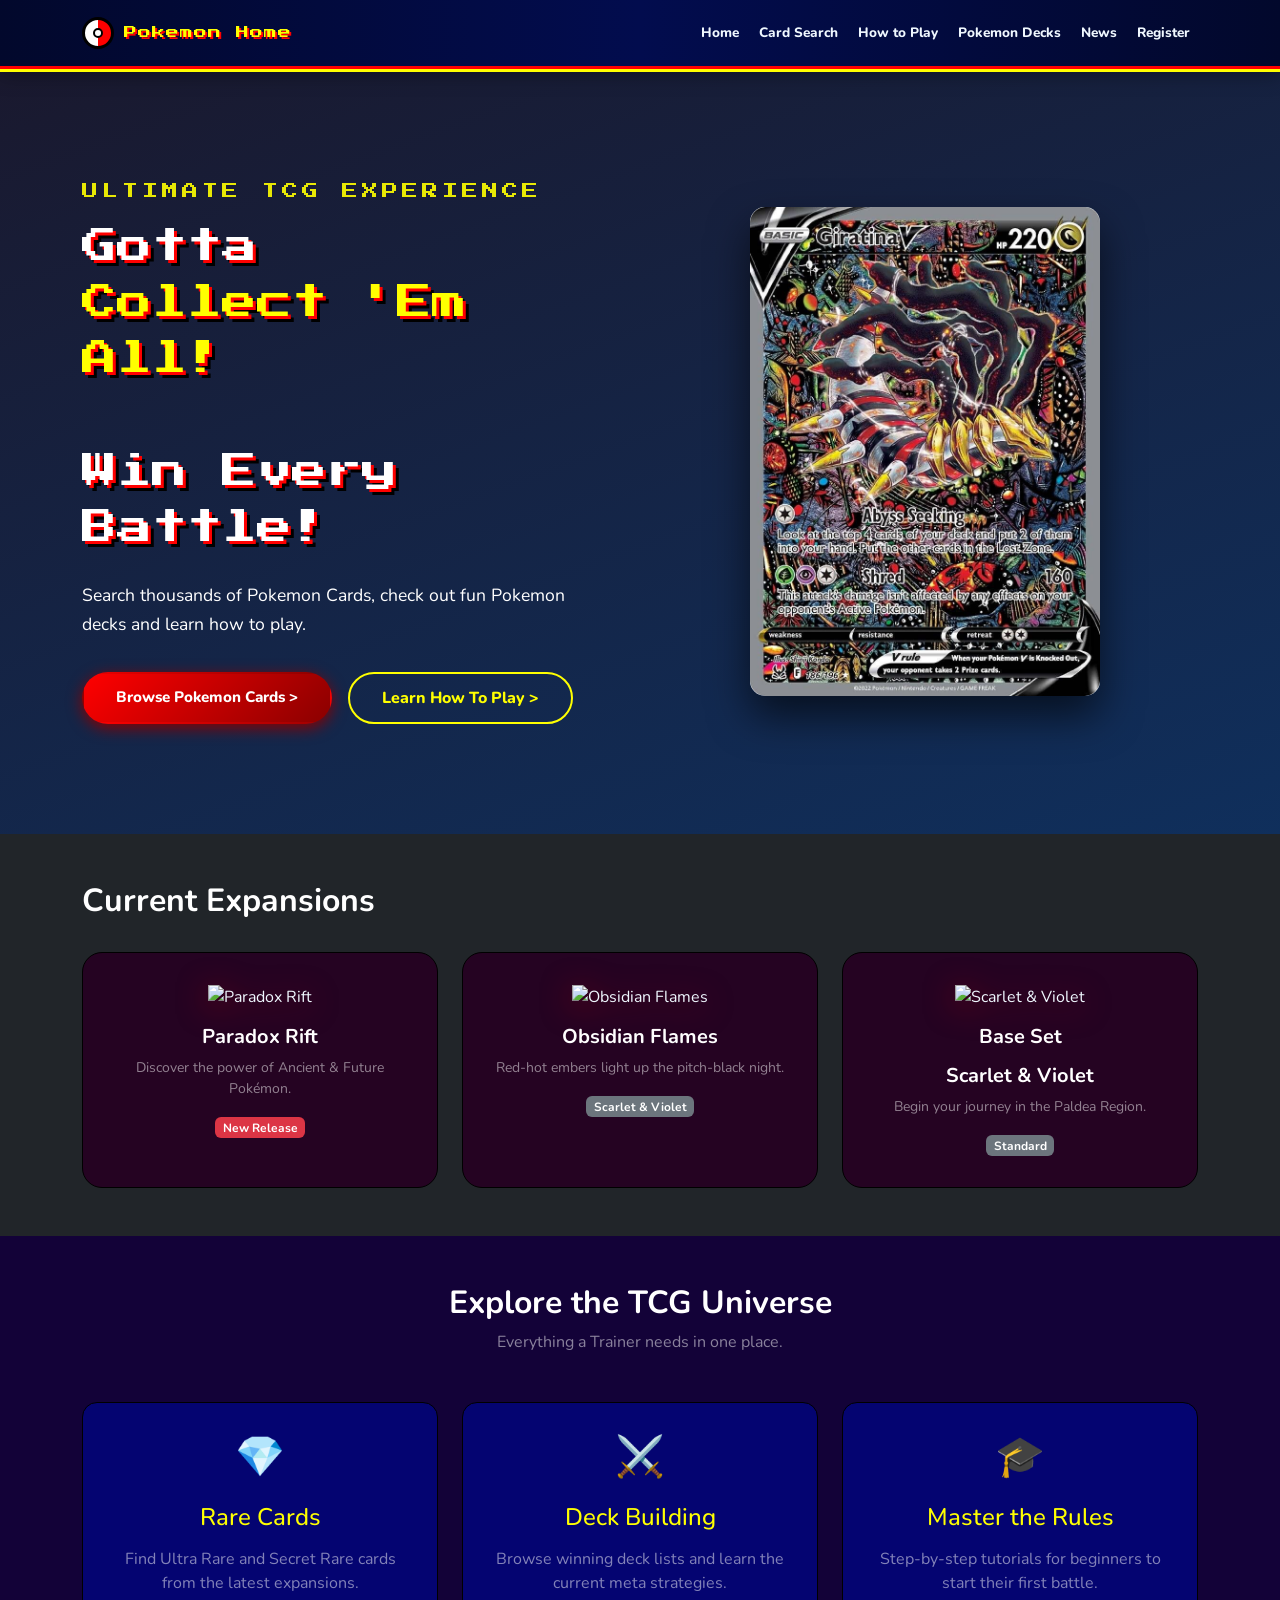
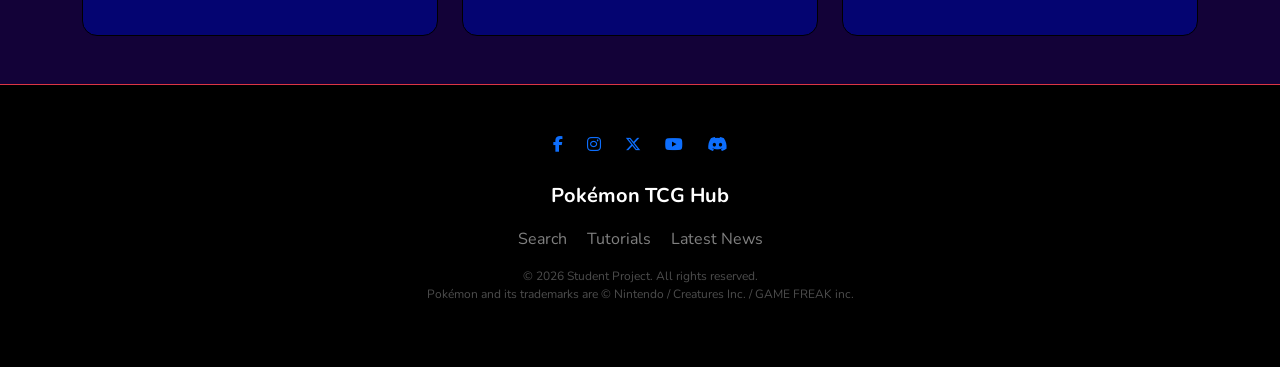
==== index.html @ c13ad883 "Add files via upload" ====
<!DOCTYPE html>
<html lang="en">
    <head>
        <meta charset="UTF-8">
        <meta name="viewport" content="width=device-width, initial-scale=1.0">       
        <title>Pokemon TCG - Home</title>
        <link href="https://cdn.jsdelivr.net/npm/bootstrap@5.3.2/dist/css/bootstrap.min.css" rel="stylesheet">
        <link rel="stylesheet" href="style.css">
        <link rel="stylesheet" href="https://cdnjs.cloudflare.com/ajax/libs/font-awesome/6.5.0/css/all.min.css">
    </head>
    <body>
        <!--Navigation Bar-->
        <nav class="navbar navbar-expand-lg">
            <div class="container">
                <a class="navbar-brand" href="index.html">
                    <div class="pokeball-icon"></div>
                    Pokemon Home
                </a>
            <div class="0d-flex align-items-center gap-2 order-lg-last">
                <button class="navbar-toggler" type="button" data-bs-toggle="collapse" data-bs-target="#mainNav">
                    <span class="navbar-toggler-icon"></span>
                </button>
            </div>
            <div class="collapse navbar-collapse" id="mainNav">
                <ul class="navbar-nav ms-auto gap-1">
                    <li class="nav-item"><a class="nav-link" href="index.html">Home</a></li>
                    <li class="nav-item"><a class="nav-link" href="search.html">Card Search</a></li>
                    <li class="nav-item"><a class="nav-link" href="tutorial.html">How to Play</a></li>
                    <li class="nav-item"><a class="nav-link" href="decks.html">Pokemon Decks</a></li>
                    <li class="nav-item"><a class="nav-link" href="news.html">News</a></li>
                    <li class="nav-item"><a class="nav-link" href="register.html">Register</a></li>
                </ul>
            </div>
            </div>
        </nav>

        <!--Hero Section-->
<section class="hero">
    <div class="container">
        <div class="row align-items-center gy-4">
             <div class="col-lg-6 hero-content">
                 <p class="hero-mini-title">Ultimate TCG Experience</p>
                 <h1 class="hero-title">
                            Gotta<br><span>Collect 'Em All!</span><br><br>
                            Win Every<br>Battle! 
                </h1>
                <p class="hero-subtitle">
                            Search thousands of Pokemon Cards, check out fun Pokemon decks and learn how to play.
                </p>
                    <div class="d-flex gap-3 flex-wrap">
                        <a href="search.html" class="search-hero-button">Browse Pokemon Cards ></a>
                         <a href="tutorial.html" class="tutorial-hero-button">Learn How To Play ></a>
                    </div>
                </div>
                <div class="col-lg-6 hero-visual">
                    <div class="hero-pokecard"><img src="giratina.jpg"></div>
             </div>
         </div>
    </div>
</section>
    
        <!--Pokemon Set Shows-->
<section class="py-5 bg-dark">
    <div class="container">
        <div class="d-flex justify-content-between align-items-center mb-4">
            <h2 class="text-white fw-bold">Current Expansions</h2>
        </div>
        
        <div class="row g-4">
            <div class="col-md-4">
                <div class="set-card">
                    <img src="https://motostcg.com/cdn/shop/files/Screenshot_2025-03-10_at_12.39.15_PM.png?v=1741628681" alt="Paradox Rift" class="set-logo">
                    <div class="set-info mt-3">
                        <h5 class="text-white">Paradox Rift</h5>
                        <p class="text-white-50 small">Discover the power of Ancient & Future Pokémon.</p>
                        <span class="badge bg-danger">New Release</span>
                    </div>
                </div>
            </div>

            <div class="col-md-4">
                <div class="set-card">
                    <img src="https://encrypted-tbn0.gstatic.com/images?q=tbn:ANd9GcRgw3Fxk_BGfvHU-svDTLsPUhoJ0mBateoM3Q&s" alt="Obsidian Flames" class="set-logo">
                    <div class="set-info mt-3">
                        <h5 class="text-white">Obsidian Flames</h5>
                        <p class="text-white-50 small">Red-hot embers light up the pitch-black night.</p>
                        <span class="badge bg-secondary">Scarlet & Violet</span>
                    </div>
                </div>
            </div>

            <div class="col-md-4">
                <div class="set-card">
                    <img src="https://cf.shopee.com.my/file/sg-11134201-824i7-mfrx6e8zx1c8f6" alt="Scarlet & Violet" class="set-logo">
                    <div class="set-info mt-3">
                        <h5 class="text-white">Base Set</h5>
                        <h5 class="text-white">Scarlet & Violet</h5>
                        <p class="text-white-50 small">Begin your journey in the Paldea Region.</p>
                        <span class="badge bg-secondary">Standard</span>
                    </div>
                </div>
            </div>
        </div>
    </div>
</section>
    
       <!--Middle Section-->
        <section class="py-5">
            <div class="container">
                <div class="text-center mb-5">
                    <h2 class="fw-bold text-white">Explore the TCG Universe</h2>
                    <p class="text-white-50">Everything a Trainer needs in one place.</p>
                </div>
                <div class="row g-4">
                    <div class="col-md-4">
                        <div class="feature-box p-4 text-center h-100">
                            <div class="mb-3 fs-1">💎</div>
                            <h4>Rare Cards</h4>
                            <p class="text-white-50">Find Ultra Rare and Secret Rare cards from the latest expansions.</p>
                        </div>
                    </div>
                    <div class="col-md-4">
                        <div class="feature-box p-4 text-center h-100">
                            <div class="mb-3 fs-1">⚔️</div>
                            <h4>Deck Building</h4>
                            <p class="text-white-50">Browse winning deck lists and learn the current meta strategies.</p>
                        </div>
                    </div>
                    <div class="col-md-4">
                        <div class="feature-box p-4 text-center h-100">
                            <div class="mb-3 fs-1">🎓</div>
                            <h4>Master the Rules</h4>
                            <p class="text-white-50">Step-by-step tutorials for beginners to start their first battle.</p>
                        </div>
                    </div>
                </div>
            </div>
        </section>

<footer class="py-5 bg-black border-top border-danger">
    <div class="container text-center">
        <div class="social-links d-flex justify-content-center gap-4 mb-4">
            <a href="https://www.facebook.com/Pokemon/" class="social-icon"><i class="fab fa-facebook-f"></i></a>
            <a href="https://www.instagram.com/pokemon/" class="social-icon"><i class="fab fa-instagram"></i></a>
            <a href="https://x.com/Pokemon?lang=en" class="social-icon"><i class="fab fa-x-twitter"></i></a>
            <a href="https://www.youtube.com/@pokemon" class="social-icon"><i class="fab fa-youtube"></i></a>
            <a href="https://discord.com/invite/pokemon" class="social-icon"><i class="fab fa-discord"></i></a>
        </div>

        <div class="mb-3">
            <span class="text-white fw-bold fs-5">Pokémon TCG Hub</span>
        </div>
        
        <ul class="list-inline mb-3">
            <li class="list-inline-item mx-2"><a href="search.html" class="text-white-50 text-decoration-none">Search</a></li>
            <li class="list-inline-item mx-2"><a href="tutorial.html" class="text-white-50 text-decoration-none">Tutorials</a></li>
            <li class="list-inline-item mx-2"><a href="news.html" class="text-white-50 text-decoration-none">Latest News</a></li>
        </ul>

        <p class="text-white-50" style="font-size: 0.75rem; opacity: 0.6;">
            © 2026 Student Project. All rights reserved. <br>
            Pokémon and its trademarks are © Nintendo / Creatures Inc. / GAME FREAK inc.
        </p>
    </div>
</footer>







        <script src="https://cdn.jsdelivr.net/npm/bootstrap@5.3.2/dist/js/bootstrap.bundle.min.js"></script>
        <script src="https://code.jquery.com/jquery-3.7.1.min.js"></script>
        <script src="script.js"></script>
    </body>


</html>
---- style.css ----
@import url('https://fonts.googleapis.com/css2?family=Press+Start+2P&family=Nunito:wght@400;600;700;800;900&display=swap');

*{
  margin: 0;
  padding: 0;
}

body{
  font-family: 'Nunito',sans-serif;
  background: rgb(19, 2, 56);
  color:aliceblue;
  min-height: 100vh;
}

/*--Navbar--*/
.navbar{
  background: linear-gradient(90deg, rgb(2, 8, 44) 0%,rgb(2, 12, 78) 50%,rgb(2, 8, 44) 100%);
  border-bottom: 3px solid red;
  padding: 0.75rem 0;
  position: sticky;
  top: 0;
  z-index: 1000;
  box-shadow: 0 4px 20px rgba(0,0,0,0.4);
}

.navbar::after {
  content: '';
  position: absolute;
  bottom: -6px;
  left: 0; right: 0;
  height: 3px;
  background: yellow;
}

.navbar-brand{
  font-family: 'Press Start 2P', monospace;
  font-size: 0.8rem;
  color: yellow !important;
  text-shadow: 2px 2px 0 red;
  display: flex;
  align-items: center;
  gap: 10px;
  letter-spacing: 1px;
}

.navbar-brand .pokeball-icon{
   width: 32px; height: 32px;
  background: conic-gradient(red 0 50%, white 50% 100%);
  border-radius: 50%;
  border: 3px solid black;
  position: relative;
  flex-shrink: 0;
  animation: spin-slow 8s linear infinite;
}

.navbar-brand .pokeball-icon::after {
  content: '';
  position: absolute;
  top: 50%; left: 50%;
  transform: translate(-50%, -50%);
  width: 10px; height: 10px;
  background: white;
  border-radius: 50%;
  border: 2px solid black;
}


@keyframes spin-slow {
  from { transform: rotate(0deg); }
  to   { transform: rotate(360deg); }
}

.nav-link{
  color:aliceblue;
  font-weight: 780;
  font-size: 0.85rem;
  padding: 0.5rem 0.75rem;
  border-radius: 8px;
  transition: all 0.25s cubic-bezier(0.4,0,0.2,1);
  position:relative;
}

.nav-link:hover, nav-link.active{
  color: yellow;
  background: rgb(20, 15, 1);
}

.nav-link.active::after {
  content: '';
  position: absolute;
  bottom: 2px; left: 50%;
  transform: translateX(-50%);
  width: 6px; height: 6px;
  background:yellow;
  border-radius: 50%;
}

.navbar-toggler{
  border-color: yellow;
}

.navbar-toggler-icon{
  background-image: url("data:image/svg+xml,%3Csvg viewBox='0 0 30 30' xmlns='http://www.w3.org/2000/svg'%3E%3Cpath stroke='rgba(255,215,0,1)' stroke-width='2' d='M4 7h22M4 15h22M4 23h22'/%3E%3C/svg%3E");
}

/*--Hero--*/
.hero{
  position: relative;
  min-height: 85vh;
  display: flex;
  align-items: center;
  background:
    linear-gradient(160deg, rgba(26,26,46,0.95) 0%, rgba(15,52,96,0.9) 100%),
    url('https://images.unsplash.com/photo-1613771404784-3a5686aa2be3?w=1600&q=80') center/cover no-repeat;
  perspective: 800px;
  overflow: hidden;
}

.hero::before{
  content: '';
  position: absolute;
  inset: 0;
  background: radial-gradient(ellipse at 60% 50%, rgba(6, 109, 204, 0.15));
}

.hero-content{ position:relative; z-index: 1;}

.hero-mini-title{
  font-family: 'Press Start 2P', monospace;
  font-size: 1rem;
  color:yellow;
  letter-spacing: 4px;
  text-transform: uppercase;
  margin-bottom: 1rem;
  opacity: 0.9;
}

.hero-title{
  font-family: 'Press Start 2P', monospace;
  font-size: clamp(1.2rem,4VW,2.2rem);
  line-height: 1.6;
  color:white;
  text-shadow: 3px 3px 0 red, 6px 6px 0 black;
  margin-bottom: 1.5rem;
}

.hero-title span{color:yellow;}

.hero-subtitle{
  font-size: 1.1rem;
  color: white;
  max-width: 500px;
  line-height: 1.7;
  margin-bottom: 2rem;
}

.hero-visual{
  position: relative;
  display:flex;
  justify-content: center;
  align-items: center;
}

.hero-pokecard{
  width: 350px;
  transition: transform 0.3s ease;
  transform-style: preserve-3d;
}

.hero-pokecard img {
    max-width: 100%;
    height: auto;
    border-radius: 15px;
    box-shadow: 0 20px 40px rgba(0,0,0,0.6);
    animation: float 4s ease-in-out infinite;
}

.hero-pokecard:hover{
  transform: translateZ(40px) rotateX(10deg) rotateY(5deg);
}

@keyframes float {
    0% { transform: translateY(0px); }
    50% { transform: translateY(-20px); }
    100% { transform: translateY(0px); }
}

/*  Sets Section */
.set-card {
    background: #250322;
    padding: 30px;
    border-radius: 20px;
    text-align: center;
    border: 1px solid #000000;
    transition: all 0.3s ease;
    height: 100%;
}

.set-card:hover {
    background: #88711c;
    border-color: rgb(241, 98, 3);
    transform: scale(1.03);
}

.set-logo {
    max-height: 80px;
    width: auto;
    filter: drop-shadow(0 5px 15px rgba(202, 5, 5, 0.5));
}

.set-card h5 {
    margin-top: 15px;
    font-weight: 700;
}


/*-Middle Section-*/
.feature-box {
    background: rgb(4, 4, 113);
    border-radius: 15px;
    border: 1px solid black ;
    transition: 0.3s;
}

.feature-box:hover {
    border-color: red; /* Poke Red */
    transform: translateY(-5px);
    box-shadow: 0 10px 20px rgba(0,0,0,0.5);
}
  
.feature-box h4 {
    color: yellow; /* Poke Yellow */
    margin-bottom: 15px;
}

/*-Hero Button-*/

.search-hero-button{
  background:linear-gradient(135deg, red, darkred);
  color: white;
  font-weight: 800;
  padding: 0.75rem 2rem;
  border-radius: 50px;
  border: 2px solid transparent;
  transition: all 0.25s cubic-bezier(0.4,0,0.2,1);
  text-decoration: none;
  display:inline-block;
  font-size: 0.95rem;
  box-shadow: 0 4px 15px darkred;
  position: relative;
  overflow: hidden;
}

.search-hero-button::before{
  content: '';
  position:absolute;
  top: 0; left: -100%;
  width: 100%; height: 100%;
  background: linear-gradient(90deg, transparent, rgba(184, 182, 182, 0.688), transparent);
  transition: left 0.4s;
}

.search-hero-button:hover{
  transform: translateY(-2px);
  box-shadow: 0 8px 25px rgb(221, 51, 51);
  color: white;
}

.search-hero-button:hover::before{left: 100%;}

.tutorial-hero-button{
  background: transparent;
  color:yellow;
  font-weight: 800;
  padding: 0.75rem 2rem;
  border-radius: 50px;
  border: 2px solid yellow;
  transition: all 0.25s cubic-bezier(0.4,0,0.2,1); 
  text-decoration: none;
  display: inline-block;
}

.tutorial-hero-button:hover{
  background: yellow;
  color:black;
  transform: translateY(-2px);
}

/* ── SECTION from Search Html ── */
.section { padding: 5rem 0; position: relative; z-index: 1; }
.section-alt { background: rgba(255,255,255,0.02); }


/* ── FEATURE ICONS ── */
.feature-icon {
  width: 64px; height: 64px;
  border-radius: 16px;
  display: flex; align-items: center; justify-content: center;
  font-size: 1.8rem;
  margin-bottom: 1rem;
}
.feature-icon.red    { background: rgba(227,53,13,0.15); }
.feature-icon.yellow { background: rgba(255,215,0,0.15); }
.feature-icon.blue   { background: rgba(26,115,232,0.15); }
.feature-icon.green  { background: rgba(76,175,80,0.15); }

/* ── SEARCH BAR from Search HTML── */
.search-wrapper {
  background: linear-gradient(135deg, rgb(14, 7, 110), rgba(15,52,96,0.6));
  border: 2px solid rgba(255,215,0,0.2);
  border-radius: 16px;
  padding: 2rem;
  margin-bottom: 2rem;
}

.search-input-group {
  display: flex;
  gap: 0.75rem;
  flex-wrap: wrap;
}

.search-input-group input {
  flex: 1;
  min-width: 200px;
  background: rgba(255,255,255,0.07);
  border: 2px solid rgba(255,255,255,0.1);
  border-radius: 50px;
  color: white;
  padding: 0.75rem 1.5rem;
  font-size: 1rem;
  font-family: 'Nunito', sans-serif;
  transition: all 0.25s cubic-bezier(0.4,0,0.2,1);
  outline: none;
}
.search-input-group input:focus {
  border-color: yellow;
  background: rgba(255,255,255,0.1);
  box-shadow: 0 0 0 3px rgba(255,215,0,0.15);
}
.search-input-group input::placeholder { color: rgba(255,255,255,0.4); }

.search-input-group select {
  background: rgba(255,255,255,0.07);
  border: 2px solid rgba(255,255,255,0.1);
  border-radius: 50px;
  color: white;
  padding: 0.75rem 1.2rem;
  font-family: 'Nunito', sans-serif;
  transition:all 0.25s cubic-bezier(0.4,0,0.2,1);
  outline: none;
  cursor: pointer;
}
.search-input-group select:focus { border-color: yellow; }
.search-input-group select option { background: rgb(2, 4, 33); }

/*Search Html banner*/
.page-banner {
    font-family: 'Press Start 2P', monospace;
    font-size: 1rem;
    color:yellow;
    letter-spacing: 4px;
    text-transform: uppercase;
    margin-bottom: 1rem;
    opacity: 0.9;
    background: linear-gradient(rgba(9, 8, 48, 0.7), rgba(7, 7, 116, 0.7));
    background-size: cover;
    background-position: center;
    padding: 50px 0;
    text-align: center;
    border-bottom: 4px solid var(--poke-yellow);
}

/*-- Search Page Button --*/
.btn-poke-primary {
  background: linear-gradient(135deg, red, darkred);
  color:white;
  font-weight: 800;
  padding: 0.75rem 2rem;
  border-radius: 50px;
  border: 2px solid transparent;
  transition: all 0.25s cubic-bezier(0.4,0,0.2,1);
  text-decoration: none;
  display: inline-block;
  font-size: 0.95rem;
  box-shadow: 0 4px 15px rgba(227,53,13,0.4);
  position: relative;
  overflow: hidden;
}
.btn-poke-primary::before {
  content: '';
  position: absolute;
  top: 0; left: -100%;
  width: 100%; height: 100%;
  background: linear-gradient(90deg, transparent, rgba(255,255,255,0.2), transparent);
  transition: left 0.4s;
}
.btn-poke-primary:hover {
  transform: translateY(-2px);
  box-shadow: 0 8px 25px rgba(227,53,13,0.5);
  color: white;
}
.btn-poke-primary:hover::before { left: 100%; }

/*--Pokemon cards*/
.card {
    background: var(--card-bg);
    border: none;
    transition: 0.3s;
}

.card:hover {
    transform: translateY(-8px);
    box-shadow: 0 10px 20px rgba(239, 83, 80, 0.3);
}

.card-title {
    color: var(--poke-yellow);
    font-size: 0.95rem;
}

/*load more button*/
#load-more-btn {
    background: rgb(210, 122, 14);
    border: 1px solid yellow;
    color: white;
    padding: 12px 40px;
    border-radius: 30px;
    font-weight: bold;
}

/* ── DECK CARDS ── */
.deck-banner {
    font-family: 'Press Start 2P', monospace;
    font-size: 1rem;
    color:yellow;
    letter-spacing: 1px;
    text-transform: uppercase;
    margin-bottom: 1rem;
    opacity: 0.9;
    background: linear-gradient(rgba(9, 8, 48, 0.7), rgba(7, 7, 116, 0.7)), url(https://wallpapercave.com/wp/wp12246916.jpg);
    background-size: cover;
    background-position: center;
    padding: 50px 0;
    text-align: center;
    border-bottom: 4px solid yellow;
}

.deck-card {
  border-radius: 16px;
  overflow: hidden;
  border: 2px solid rgba(255,255,255,0.1);
  transition: all 0.25s cubic-bezier(0.4,0,0.2,1);
  position: relative;
  cursor: pointer;
}
.deck-card:hover { transform: translateY(-8px); box-shadow: 0 16px 48px rgba(0,0,0,0.28); } 

.deck-card.fire   { background: linear-gradient(145deg, #3a1a00, #5c2400); border-color: rgba(255,107,53,0.4); }
.deck-card.water  { background: linear-gradient(145deg, #001a3a, #00245c); border-color: rgba(33,150,243,0.4); }
.deck-card.grass  { background: linear-gradient(145deg, #001a08, #002a10); border-color: rgba(76,175,80,0.4); }
.deck-card.psychic{ background: linear-gradient(145deg, #1a0028, #2a0040); border-color: rgba(224,64,251,0.4); }
.deck-card.lightning{background: linear-gradient(145deg, #2a2000, #403400);border-color: rgba(255,215,0,0.4); }
.deck-card.dark   { background: linear-gradient(145deg, #0a0014, #100020); border-color: rgba(126,87,194,0.4); }

.deck-header {
  padding: 1.5rem;
  display: flex;
  align-items: center;
  gap: 1rem;
}
.deck-type-icon {
    width: 70px;
    height: 70px;
    border-radius: 50%; 
    display: flex;
    align-items: center;
    justify-content: center;
    font-size: 1.5rem; 
    flex-shrink: 0;
    
    background-size: contain;
    background-position: center;
    background-repeat: no-repeat;
    border: 2px solid rgba(255, 255, 255, 0.2); 
}
.deck-body { padding: 0 1.5rem 1.5rem; }
.deck-name { font-size: 1.15rem; font-weight: 800; margin-bottom: 0.2rem; }
.deck-tag {
  font-size: 0.7rem;
  font-weight: 700;
  padding: 2px 10px;
  border-radius: 20px;
  display: inline-block;
  margin-bottom: 0.75rem;
}
.deck-desc { font-size: 0.88rem; color: rgba(255,255,255,0.7); line-height: 1.6; margin-bottom: 1rem; }
.deck-stars { color: #FFD700; font-size: 0.9rem; margin-bottom: 1rem; }
.deck-key-cards { display: flex; flex-wrap: wrap; gap: 0.4rem; margin-bottom: 1rem; }
.deck-pokemon-chip {
  font-size: 0.7rem;
  font-weight: 700;
  padding: 3px 10px;
  border-radius: 20px;
  background: rgba(255,255,255,0.08);
  border: 1px solid rgba(255,255,255,0.15);
  color: rgba(255,255,255,0.85);
}
.fav-btn {
  background: transparent;
  border: 2px solid rgba(255,255,255,0.2);
  border-radius: 50px;
  color: rgba(255,255,255,0.6);
  padding: 0.4rem 1.2rem;
  font-size: 0.8rem;
  font-weight: 700;
  cursor: pointer;
  transition: all 0.25s cubic-bezier(0.4,0,0.2,1);
  width: 100%;
  font-family: 'Nunito', sans-serif;
}
.fav-btn:hover { border-color: #FFD700; color: #FFD700; }
.fav-btn.active { background: rgba(255,215,0,0.15); border-color: #FFD700; color: #FFD700;}
.fav-btn.active::before { content: '★ '; }
.fav-btn:not(.active)::before { content: '☆ '; }

.fav-flash { animation: fav-pulse 0.6s ease; }
  @keyframes fav-pulse {
    0%   { box-shadow: 0 0 0 0 rgba(255,215,0,0.5); }
    50%  { box-shadow: 0 0 40px 10px rgba(255,215,0,0.25); }
    100% { box-shadow: 0 0 0 0 rgba(255,215,0,0); }
}
.deck-filter-btn {
  background: transparent;
  border: 2px solid rgba(255,255,255,0.1);
  border-radius: 50px;
  color: rgba(255,255,255,0.6);
  padding: 0.4rem 1.2rem;
  font-size: 0.82rem;
  font-weight: 700;
  cursor: pointer;
  transition: all 0.2s;
  font-family: 'Nunito', sans-serif;
}
.deck-filter-btn:hover,
.deck-filter-btn.active {
  border-color: var(--poke-yellow);
  color: var(--poke-yellow);
  background: rgba(255,215,0,0.08);
}
.stat-fill.fire-fill       { background: linear-gradient(90deg, #ff6b35, #e3350d); }
.stat-fill.water-fill      { background: linear-gradient(90deg, #2196f3, #0d47a1); }
.stat-fill.grass-fill      { background: linear-gradient(90deg, #4caf50, #1b5e20); }
.stat-fill.psychic-fill    { background: linear-gradient(90deg, #e040fb, #7b1fa2); }
.stat-fill.lightning-fill  { background: linear-gradient(90deg, #ffd700, #c9a800); }
.stat-fill.dark-fill       { background: linear-gradient(90deg, #7e57c2, #4527a0); }


.badge-tournament { background: #E3350D; color: #fff; }
.badge-expansion  { background: #1A73E8; color: #fff; }
.badge-special    { background: #FFD700; color: #1a1a2e; }
.news-body { padding: 1.25rem; }
.news-date { font-size: 0.75rem; color: #6b7280; margin-bottom: 0.5rem; }
.news-title { font-size: 1rem; font-weight: 800; margin-bottom: 0.5rem; line-height: 1.4; }
.news-excerpt { font-size: 0.85rem; color: rgba(255,255,255,0.65); line-height: 1.6; }

.event-row {
  display: flex;
  align-items: center;
  gap: 1rem;
  padding: 1rem 1.25rem;
  border-radius: 12px;
  background: rgba(255,255,255,0.04);
  border: 1px solid rgba(255,255,255,0.07);
  margin-bottom: 0.75rem;
  transition: all 0.25s cubic-bezier(0.4,0,0.2,1);
}
.event-row:hover { background: rgba(255,215,0,0.06); border-color: rgba(255,215,0,0.2); }
.event-date-box {
  background: #E3350D;
  border-radius: 8px;
  padding: 0.5rem 0.75rem;
  text-align: center;
  min-width: 56px;
  flex-shrink: 0;
}
.event-month { font-size: 0.6rem; font-weight: 800; letter-spacing: 2px; text-transform: uppercase; }
.event-day   { font-size: 1.4rem; font-weight: 900; line-height: 1; }
.event-info  { flex: 1; }
.event-name  { font-size: 0.95rem; font-weight: 800; margin-bottom: 0.2rem; }
.event-loc   { font-size: 0.8rem; color: #6b7280; }
.event-prize { font-size: 0.75rem; font-weight: 700; color: #FFD700; }

/* Container for each stat row */
.stat-bar {
  margin-bottom: 0.8rem;
}

/* Label text (Aggression, 90%, etc.) */
.stat-label {
  font-size: 0.8rem;
  font-weight: 700;
  margin-bottom: 4px;
  color: rgba(255, 255, 255, 0.9);
  display: flex;
  justify-content: space-between;
}

/* The empty gray background of the bar */
.stat-track {
  width: 100%;
  height: 8px;
  background: rgba(255, 255, 255, 0.1);
  border-radius: 10px;
  overflow: hidden; /* Ensures the fill doesn't bleed over rounded corners */
}

/* The colored part of the bar */
.stat-fill {
  height: 100%;
  border-radius: 10px;
  transition: width 1s ease-in-out; /* Optional: adds a nice animation on load */
}

/* Specific gradients for different types  */
.fire-fill      { background: linear-gradient(90deg, #ff6b35, #e3350d); }
.water-fill     { background: linear-gradient(90deg, #2196f3, #0d47a1); }
.grass-fill     { background: linear-gradient(90deg, #4caf50, #1b5e20); }
.psychic-fill   { background: linear-gradient(90deg, #e040fb, #7b1fa2); }
.lightning-fill { background: linear-gradient(90deg, #ffd700, #c9a800); }
.dark-fill      { background: linear-gradient(90deg, #7e57c2, #4527a0); }

.social-links-wrapper {
    display: flex;
    justify-content: center;
    gap: 20px;
}

.social-link {
    width: 50px;
    height: 50px;
    display: flex;
    align-items: center;
    justify-content: center;
    border-radius: 50%;
    color: white;
    text-decoration: none;
    font-size: 1.5rem;
    background: rgba(255, 255, 255, 0.05);
    border: 1px solid rgba(255, 255, 255, 0.1);
    transition: all 0.3s cubic-bezier(0.175, 0.885, 0.32, 1.275);
}

/* Hover Effects with Brand Colors */
.social-link.instagram:hover {
    background: radial-gradient(circle at 30% 107%, #fdf497 0%, #fdf497 5%, #fd5949 45%, #d6249f 60%, #285AEB 90%);
    box-shadow: 0 0 20px rgba(214, 36, 159, 0.5);
    transform: translateY(-5px);
}

.social-link.facebook:hover {
    background: #1877F2;
    box-shadow: 0 0 20px rgba(24, 119, 242, 0.5);
    transform: translateY(-5px);
}

.social-link.youtube:hover {
    background: #FF0000;
    box-shadow: 0 0 20px rgba(255, 0, 0, 0.5);
    transform: translateY(-5px);
}

.social-link i {
    transition: transform 0.3s ease;
}

.social-link:hover i {
    transform: scale(1.1);
}
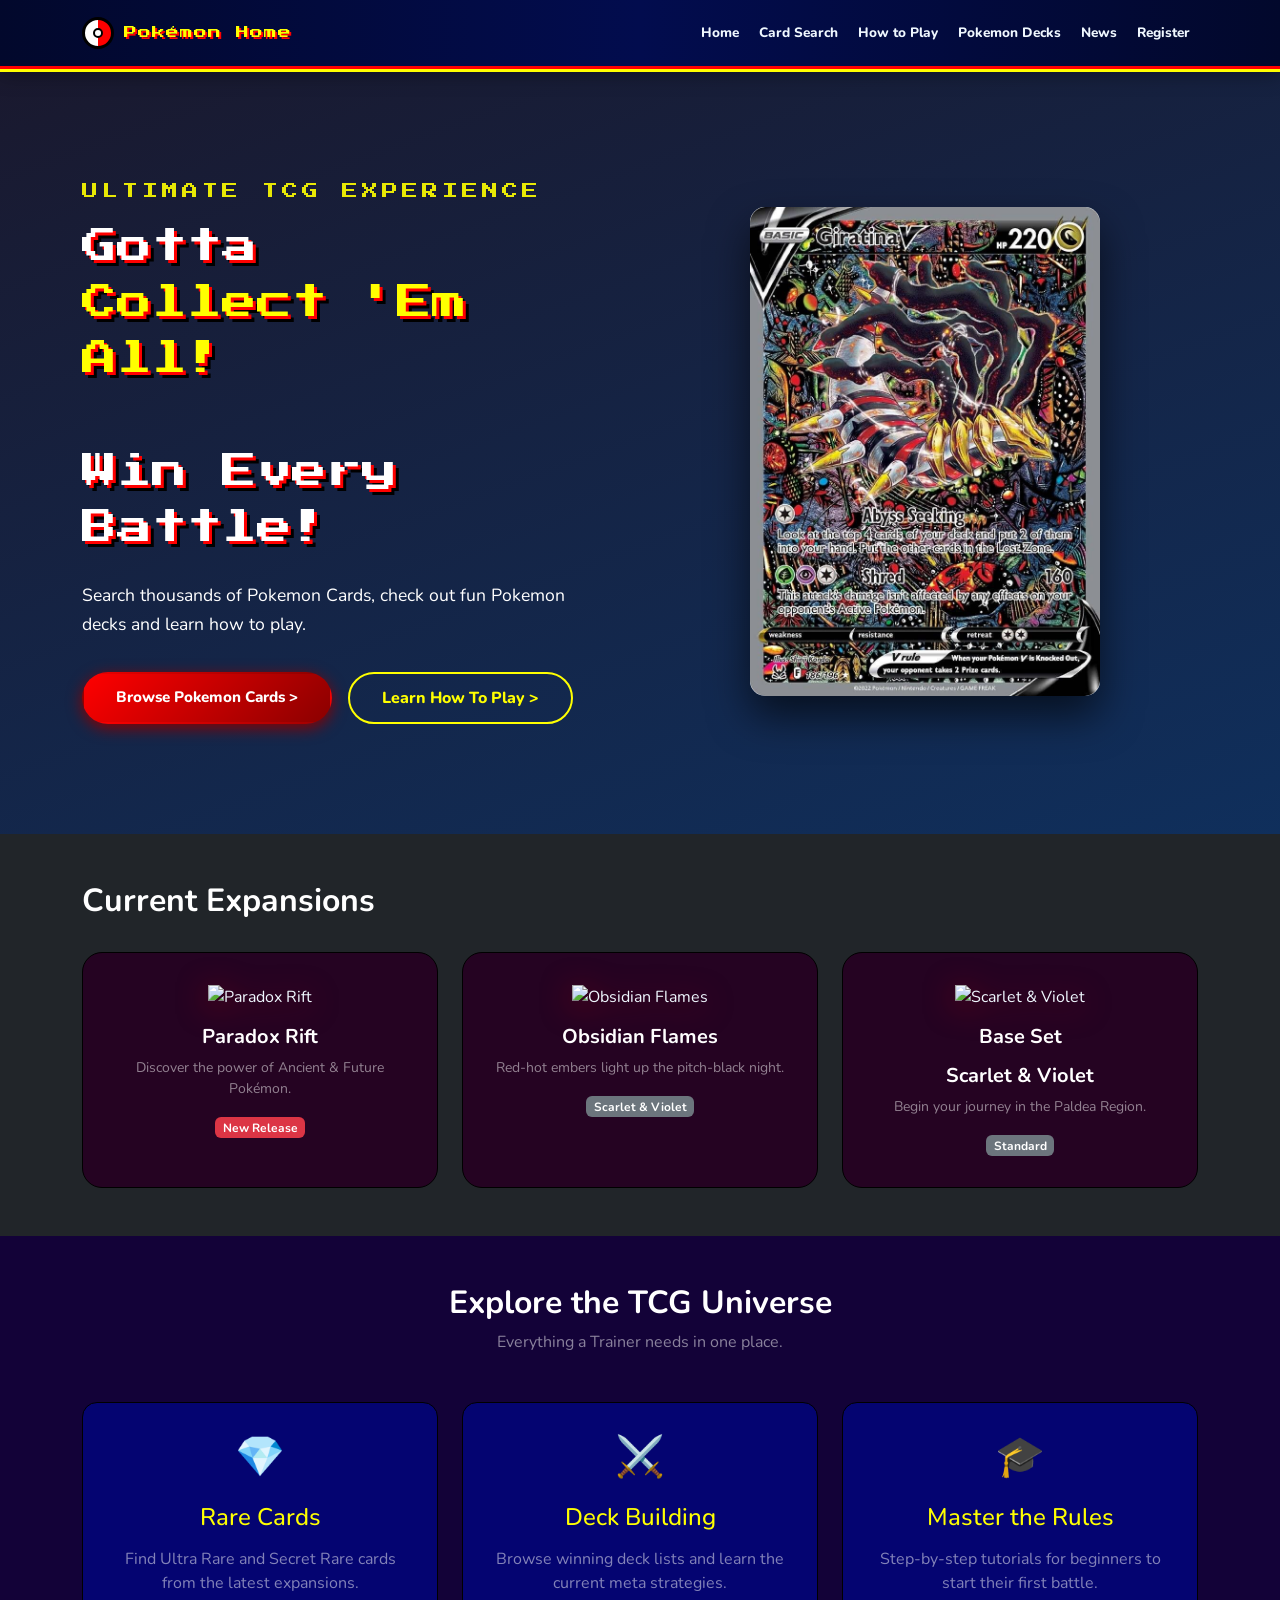
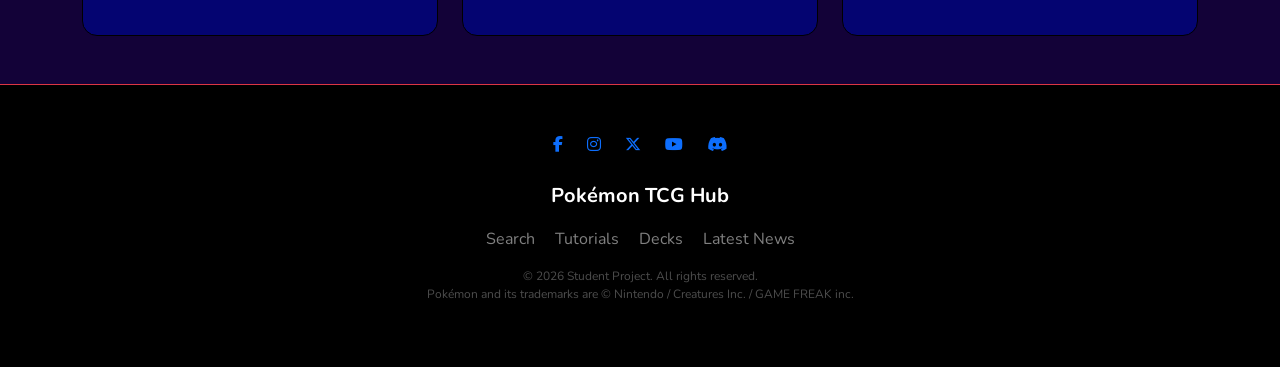
==== commit ac2e3e05: "Update index.html" ====
--- a/index.html
+++ b/index.html
@@ -14,7 +14,7 @@
             <div class="container">
                 <a class="navbar-brand" href="index.html">
                     <div class="pokeball-icon"></div>
-                    Pokemon Home
+                    Pokémon Home
                 </a>
             <div class="0d-flex align-items-center gap-2 order-lg-last">
                 <button class="navbar-toggler" type="button" data-bs-toggle="collapse" data-bs-target="#mainNav">
@@ -154,6 +154,7 @@
         <ul class="list-inline mb-3">
             <li class="list-inline-item mx-2"><a href="search.html" class="text-white-50 text-decoration-none">Search</a></li>
             <li class="list-inline-item mx-2"><a href="tutorial.html" class="text-white-50 text-decoration-none">Tutorials</a></li>
+            <li class="list-inline-item mx-2"><a href="decks.html" class="text-white-50 text-decoration-none">Decks</a></li>
             <li class="list-inline-item mx-2"><a href="news.html" class="text-white-50 text-decoration-none">Latest News</a></li>
         </ul>
 
@@ -176,4 +177,4 @@
     </body>
 
 
-</html>+</html>
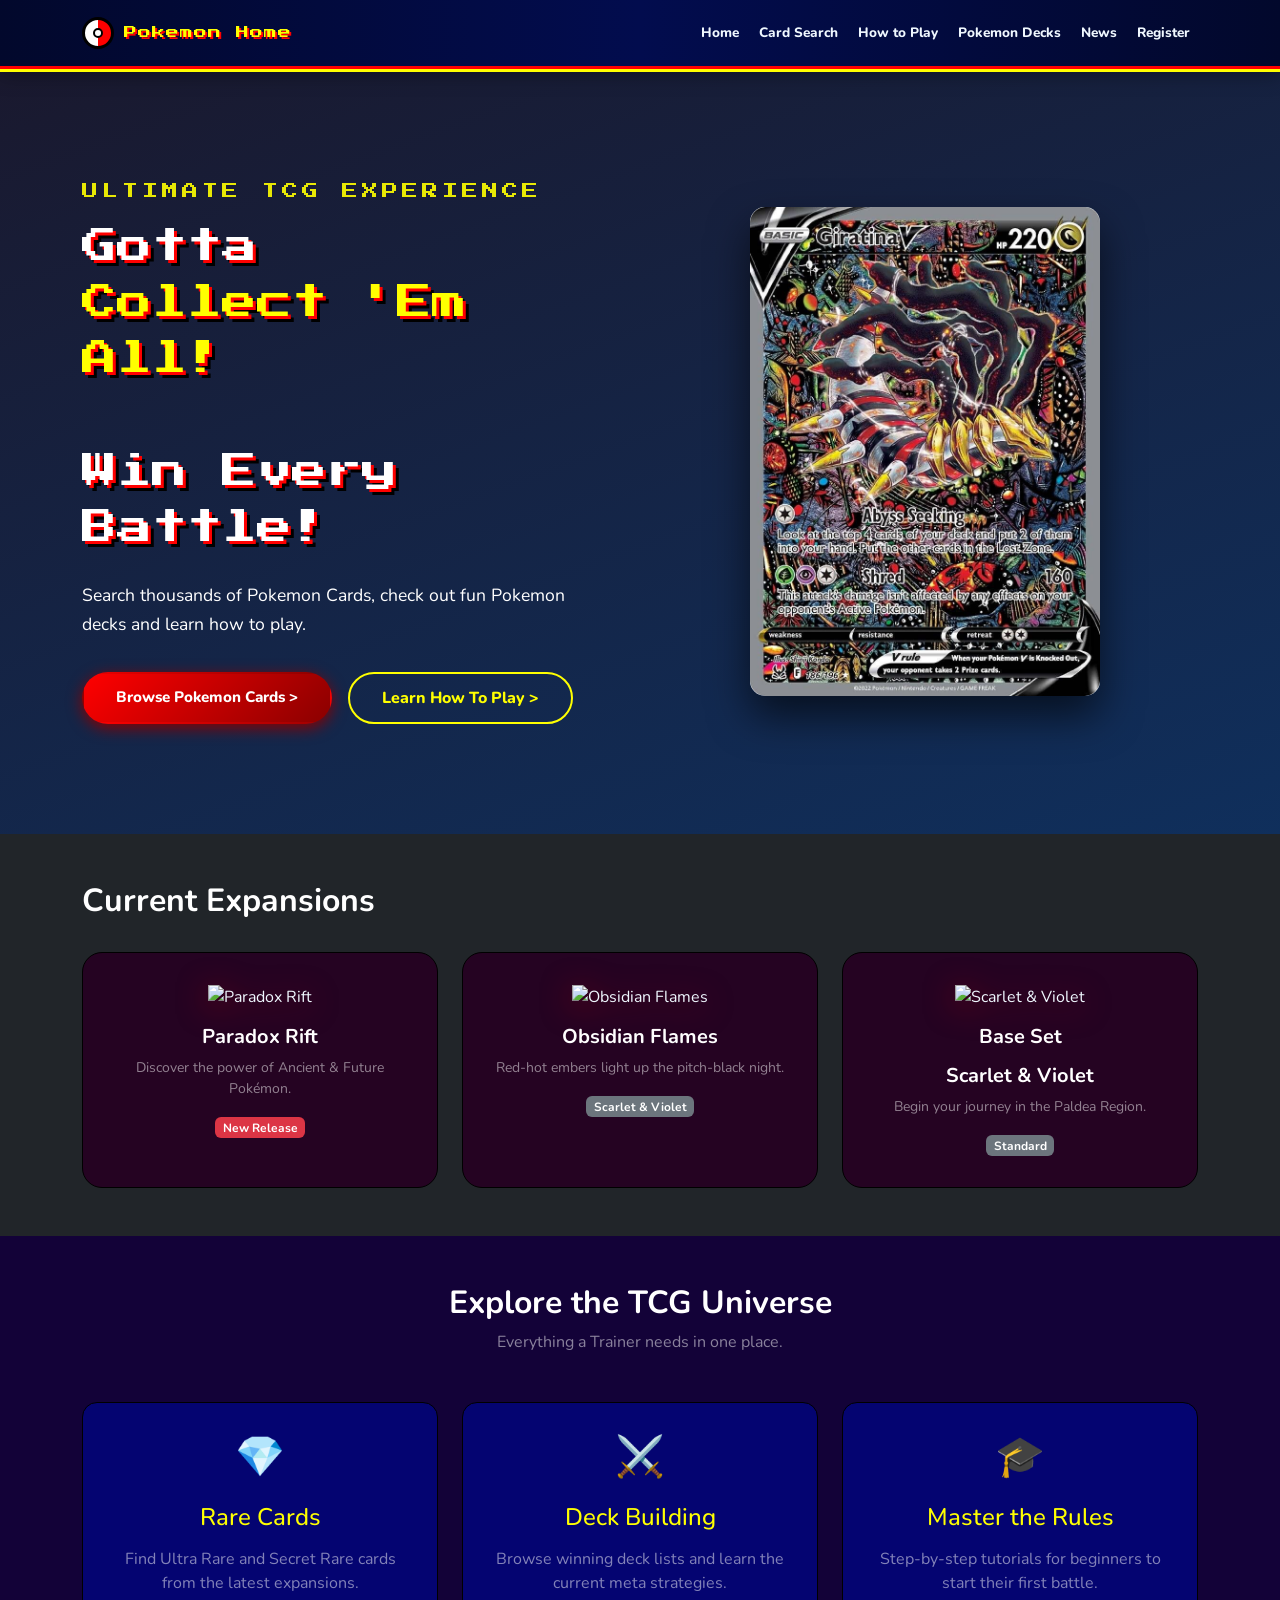
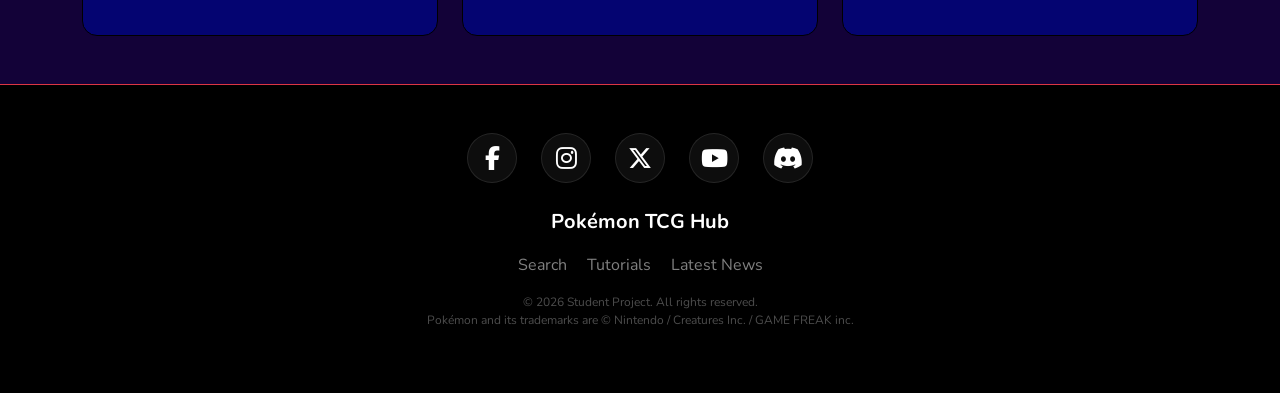
==== commit ed30a5a0: "Update index.html" ====
--- a/index.html
+++ b/index.html
@@ -14,7 +14,7 @@
             <div class="container">
                 <a class="navbar-brand" href="index.html">
                     <div class="pokeball-icon"></div>
-                    Pokémon Home
+                    Pokemon Home
                 </a>
             <div class="0d-flex align-items-center gap-2 order-lg-last">
                 <button class="navbar-toggler" type="button" data-bs-toggle="collapse" data-bs-target="#mainNav">
@@ -140,11 +140,11 @@
 <footer class="py-5 bg-black border-top border-danger">
     <div class="container text-center">
         <div class="social-links d-flex justify-content-center gap-4 mb-4">
-            <a href="https://www.facebook.com/Pokemon/" class="social-icon"><i class="fab fa-facebook-f"></i></a>
-            <a href="https://www.instagram.com/pokemon/" class="social-icon"><i class="fab fa-instagram"></i></a>
-            <a href="https://x.com/Pokemon?lang=en" class="social-icon"><i class="fab fa-x-twitter"></i></a>
-            <a href="https://www.youtube.com/@pokemon" class="social-icon"><i class="fab fa-youtube"></i></a>
-            <a href="https://discord.com/invite/pokemon" class="social-icon"><i class="fab fa-discord"></i></a>
+            <a href="https://www.facebook.com/Pokemon/" class="social-icon facebook"><i class="fab fa-facebook-f"></i></a>
+            <a href="https://www.instagram.com/pokemon/" class="social-icon instagram"><i class="fab fa-instagram"></i></a>
+            <a href="https://x.com/Pokemon?lang=en" class="social-icon twitter"><i class="fab fa-x-twitter"></i></a>
+            <a href="https://www.youtube.com/@pokemon" class="social-icon youtube"><i class="fab fa-youtube"></i></a>
+            <a href="https://discord.com/invite/pokemon" class="social-icon discord"><i class="fab fa-discord"></i></a>
         </div>
 
         <div class="mb-3">
@@ -154,7 +154,6 @@
         <ul class="list-inline mb-3">
             <li class="list-inline-item mx-2"><a href="search.html" class="text-white-50 text-decoration-none">Search</a></li>
             <li class="list-inline-item mx-2"><a href="tutorial.html" class="text-white-50 text-decoration-none">Tutorials</a></li>
-            <li class="list-inline-item mx-2"><a href="decks.html" class="text-white-50 text-decoration-none">Decks</a></li>
             <li class="list-inline-item mx-2"><a href="news.html" class="text-white-50 text-decoration-none">Latest News</a></li>
         </ul>
 
--- a/style.css
+++ b/style.css
@@ -290,20 +290,6 @@
 /* ── SECTION from Search Html ── */
 .section { padding: 5rem 0; position: relative; z-index: 1; }
 .section-alt { background: rgba(255,255,255,0.02); }
-
-
-/* ── FEATURE ICONS ── */
-.feature-icon {
-  width: 64px; height: 64px;
-  border-radius: 16px;
-  display: flex; align-items: center; justify-content: center;
-  font-size: 1.8rem;
-  margin-bottom: 1rem;
-}
-.feature-icon.red    { background: rgba(227,53,13,0.15); }
-.feature-icon.yellow { background: rgba(255,215,0,0.15); }
-.feature-icon.blue   { background: rgba(26,115,232,0.15); }
-.feature-icon.green  { background: rgba(76,175,80,0.15); }
 
 /* ── SEARCH BAR from Search HTML── */
 .search-wrapper {
@@ -404,7 +390,7 @@
 
 /*--Pokemon cards*/
 .card {
-    background: var(--card-bg);
+    background: black;
     border: none;
     transition: 0.3s;
 }
@@ -415,7 +401,7 @@
 }
 
 .card-title {
-    color: var(--poke-yellow);
+    color: yellow;
     font-size: 0.95rem;
 }
 
@@ -636,7 +622,7 @@
     gap: 20px;
 }
 
-.social-link {
+.social-icon {
     width: 50px;
     height: 50px;
     display: flex;
@@ -652,28 +638,40 @@
 }
 
 /* Hover Effects with Brand Colors */
-.social-link.instagram:hover {
+.social-icon.instagram:hover {
     background: radial-gradient(circle at 30% 107%, #fdf497 0%, #fdf497 5%, #fd5949 45%, #d6249f 60%, #285AEB 90%);
     box-shadow: 0 0 20px rgba(214, 36, 159, 0.5);
     transform: translateY(-5px);
 }
 
-.social-link.facebook:hover {
+.social-icon.facebook:hover {
     background: #1877F2;
     box-shadow: 0 0 20px rgba(24, 119, 242, 0.5);
     transform: translateY(-5px);
 }
 
-.social-link.youtube:hover {
+.social-icon.youtube:hover {
     background: #FF0000;
     box-shadow: 0 0 20px rgba(255, 0, 0, 0.5);
     transform: translateY(-5px);
 }
 
-.social-link i {
+.social-icon.twitter:hover {
+    background: #000000;
+    box-shadow: 0 0 20px rgba(255, 255, 255, 0.2);
+    transform: translateY(-5px);
+}
+
+.social-icon.discord:hover {
+    background: #5865F2;
+    box-shadow: 0 0 20px rgba(88, 101, 242, 0.5);
+    transform: translateY(-5px);
+}
+
+.social-icon i {
     transition: transform 0.3s ease;
 }
 
-.social-link:hover i {
+.social-icon:hover i {
     transform: scale(1.1);
-}+}
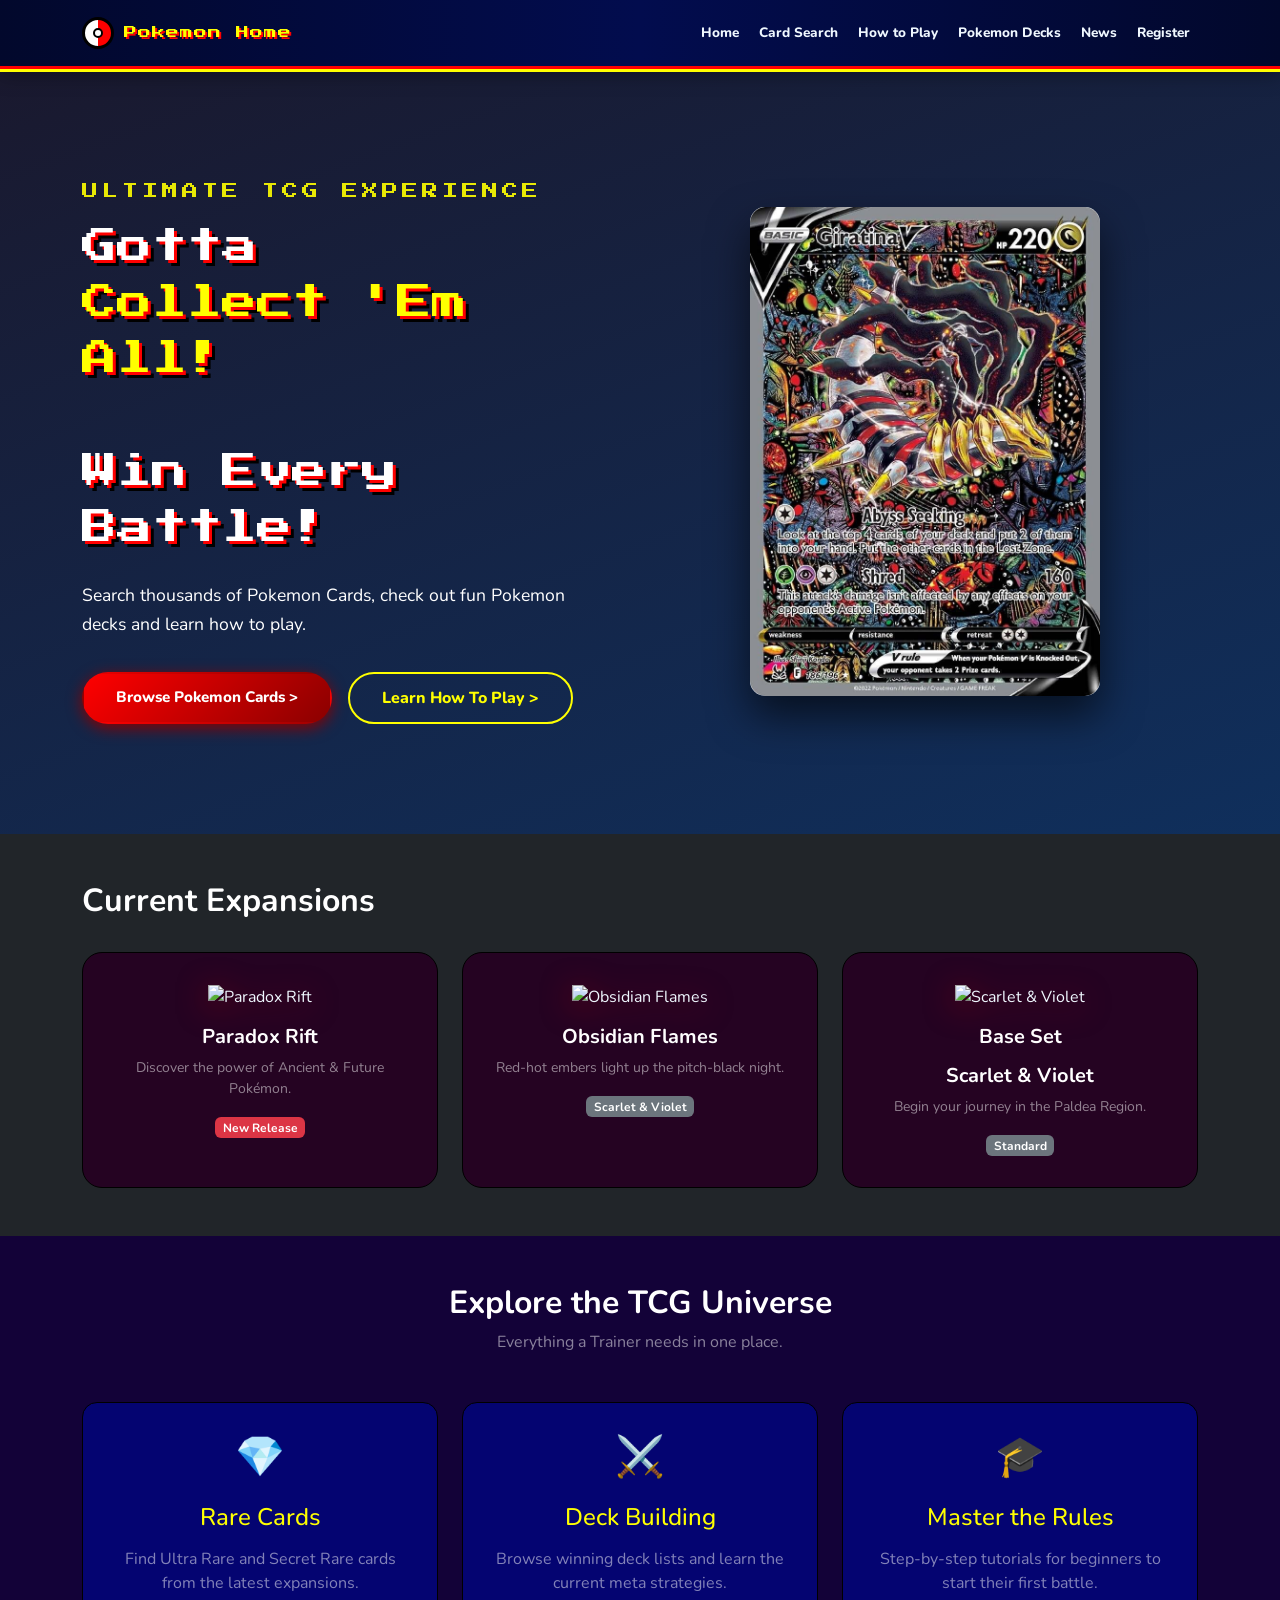
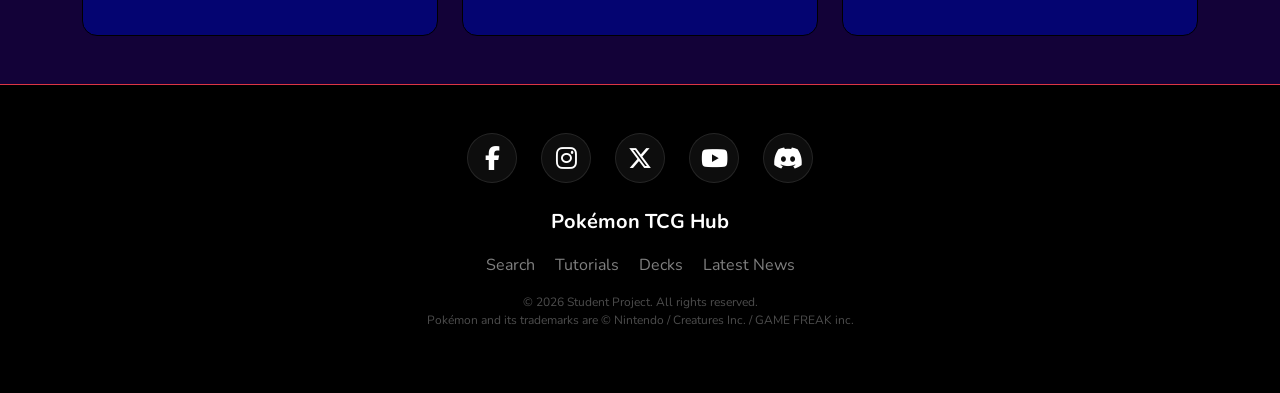
==== commit c1781fcf: "Update index.html" ====
--- a/index.html
+++ b/index.html
@@ -154,6 +154,7 @@
         <ul class="list-inline mb-3">
             <li class="list-inline-item mx-2"><a href="search.html" class="text-white-50 text-decoration-none">Search</a></li>
             <li class="list-inline-item mx-2"><a href="tutorial.html" class="text-white-50 text-decoration-none">Tutorials</a></li>
+            <li class="list-inline-item mx-2"><a href="decks.html" class="text-white-50 text-decoration-none">Decks</a></li>
             <li class="list-inline-item mx-2"><a href="news.html" class="text-white-50 text-decoration-none">Latest News</a></li>
         </ul>
 
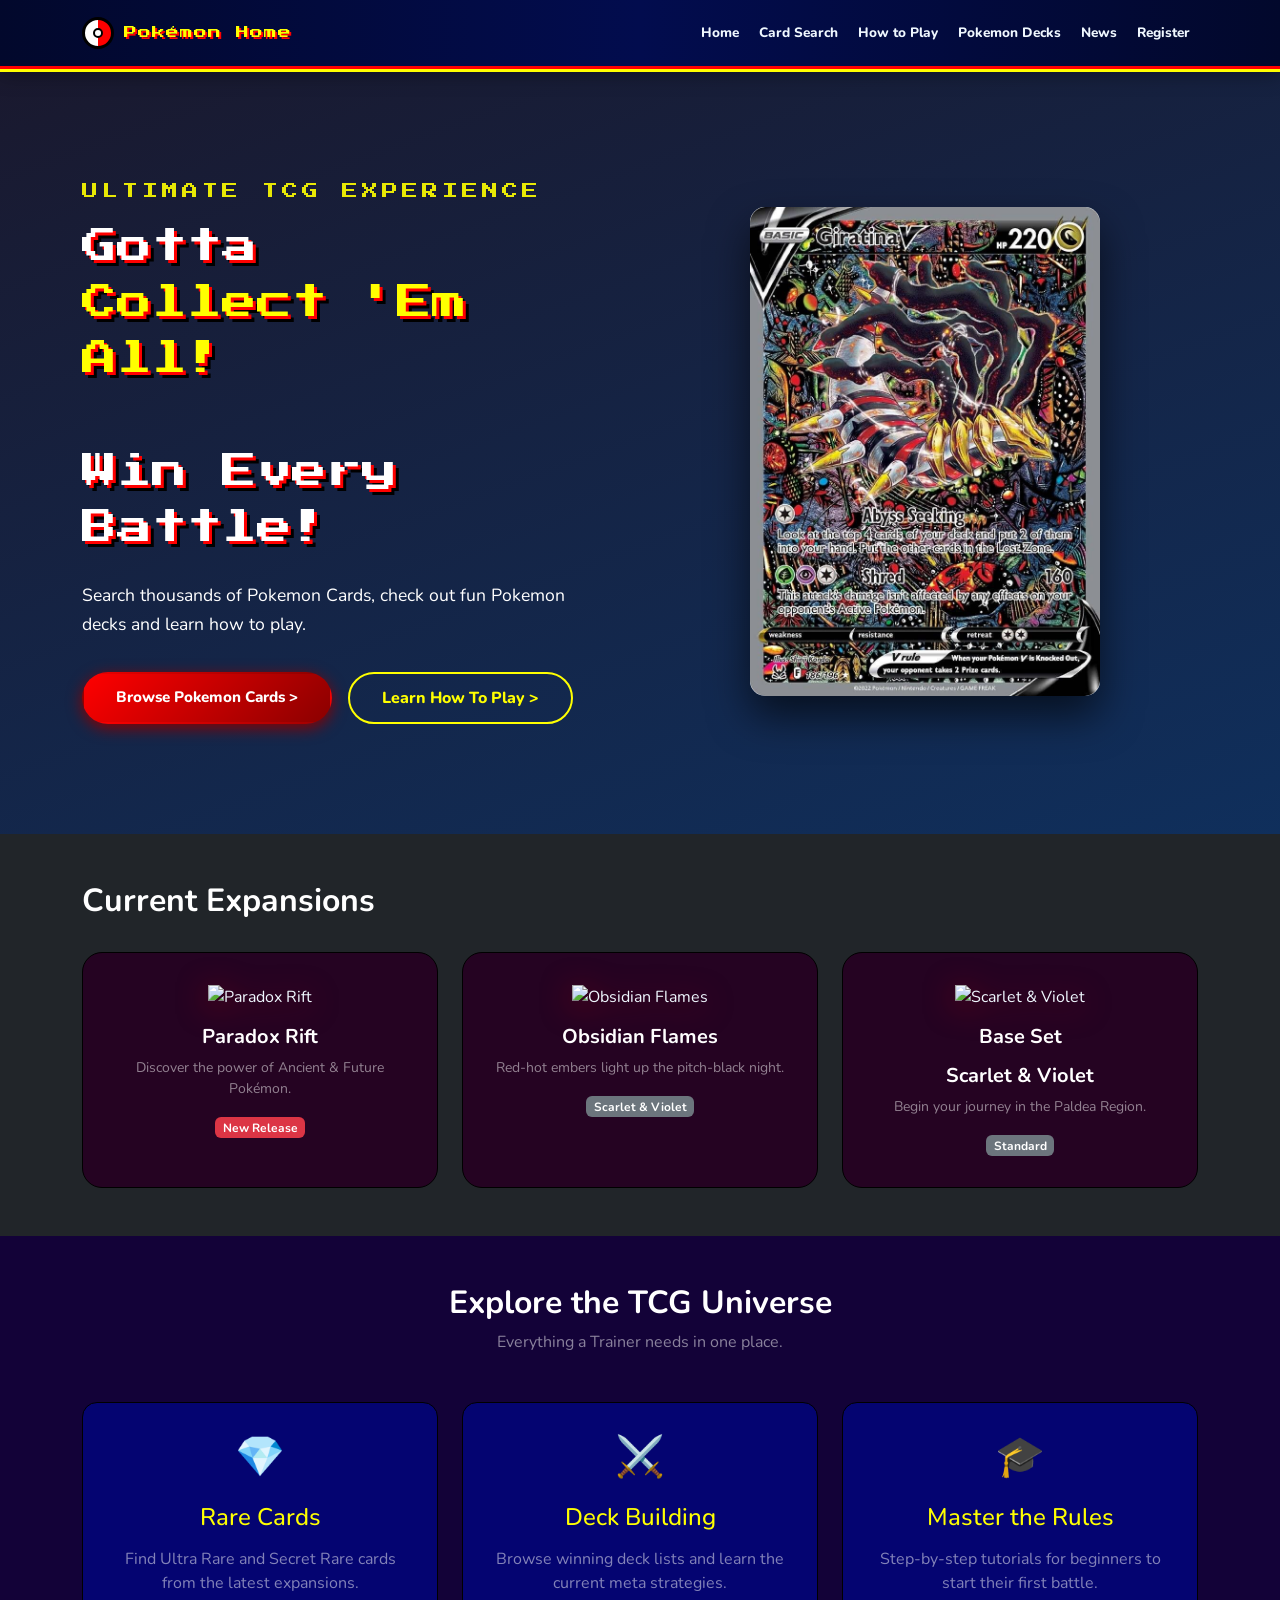
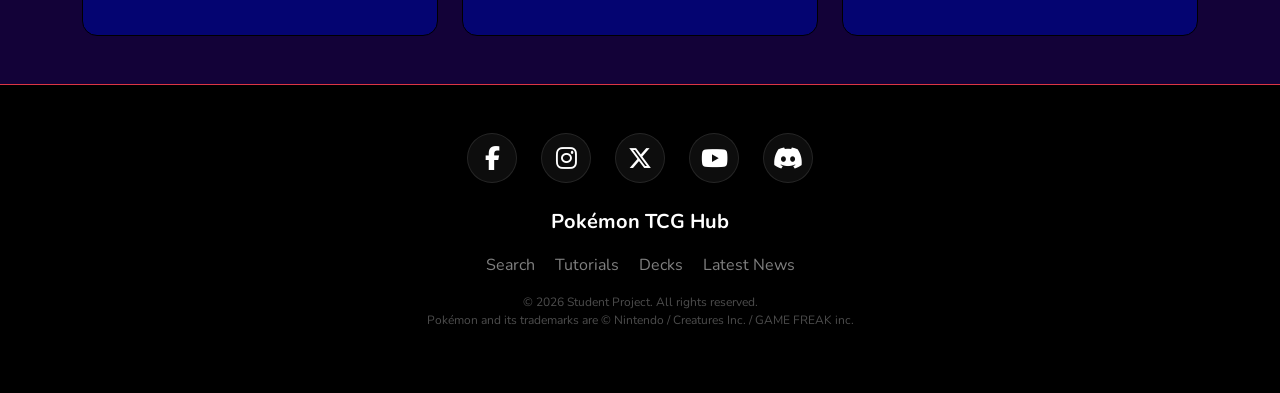
==== commit e59f1e48: "Update index.html" ====
--- a/index.html
+++ b/index.html
@@ -14,7 +14,7 @@
             <div class="container">
                 <a class="navbar-brand" href="index.html">
                     <div class="pokeball-icon"></div>
-                    Pokemon Home
+                    Pokémon Home
                 </a>
             <div class="0d-flex align-items-center gap-2 order-lg-last">
                 <button class="navbar-toggler" type="button" data-bs-toggle="collapse" data-bs-target="#mainNav">
